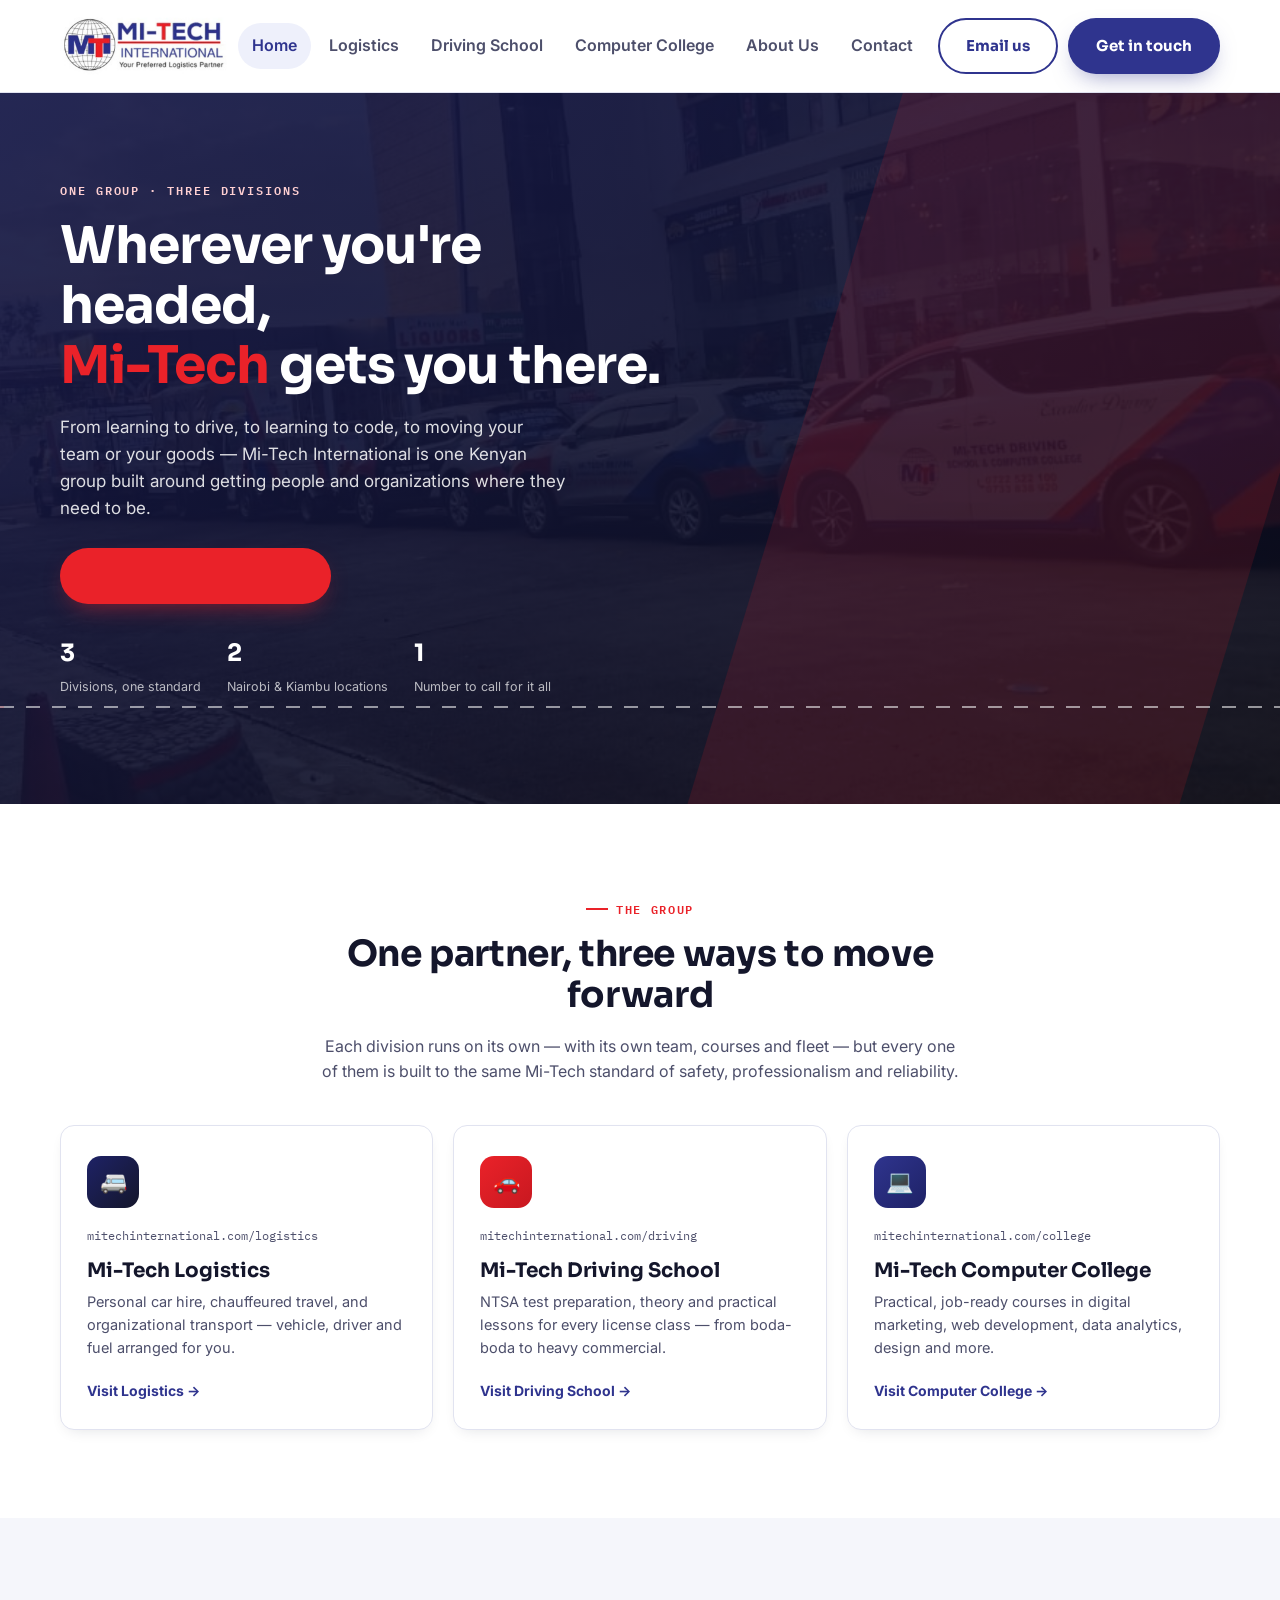
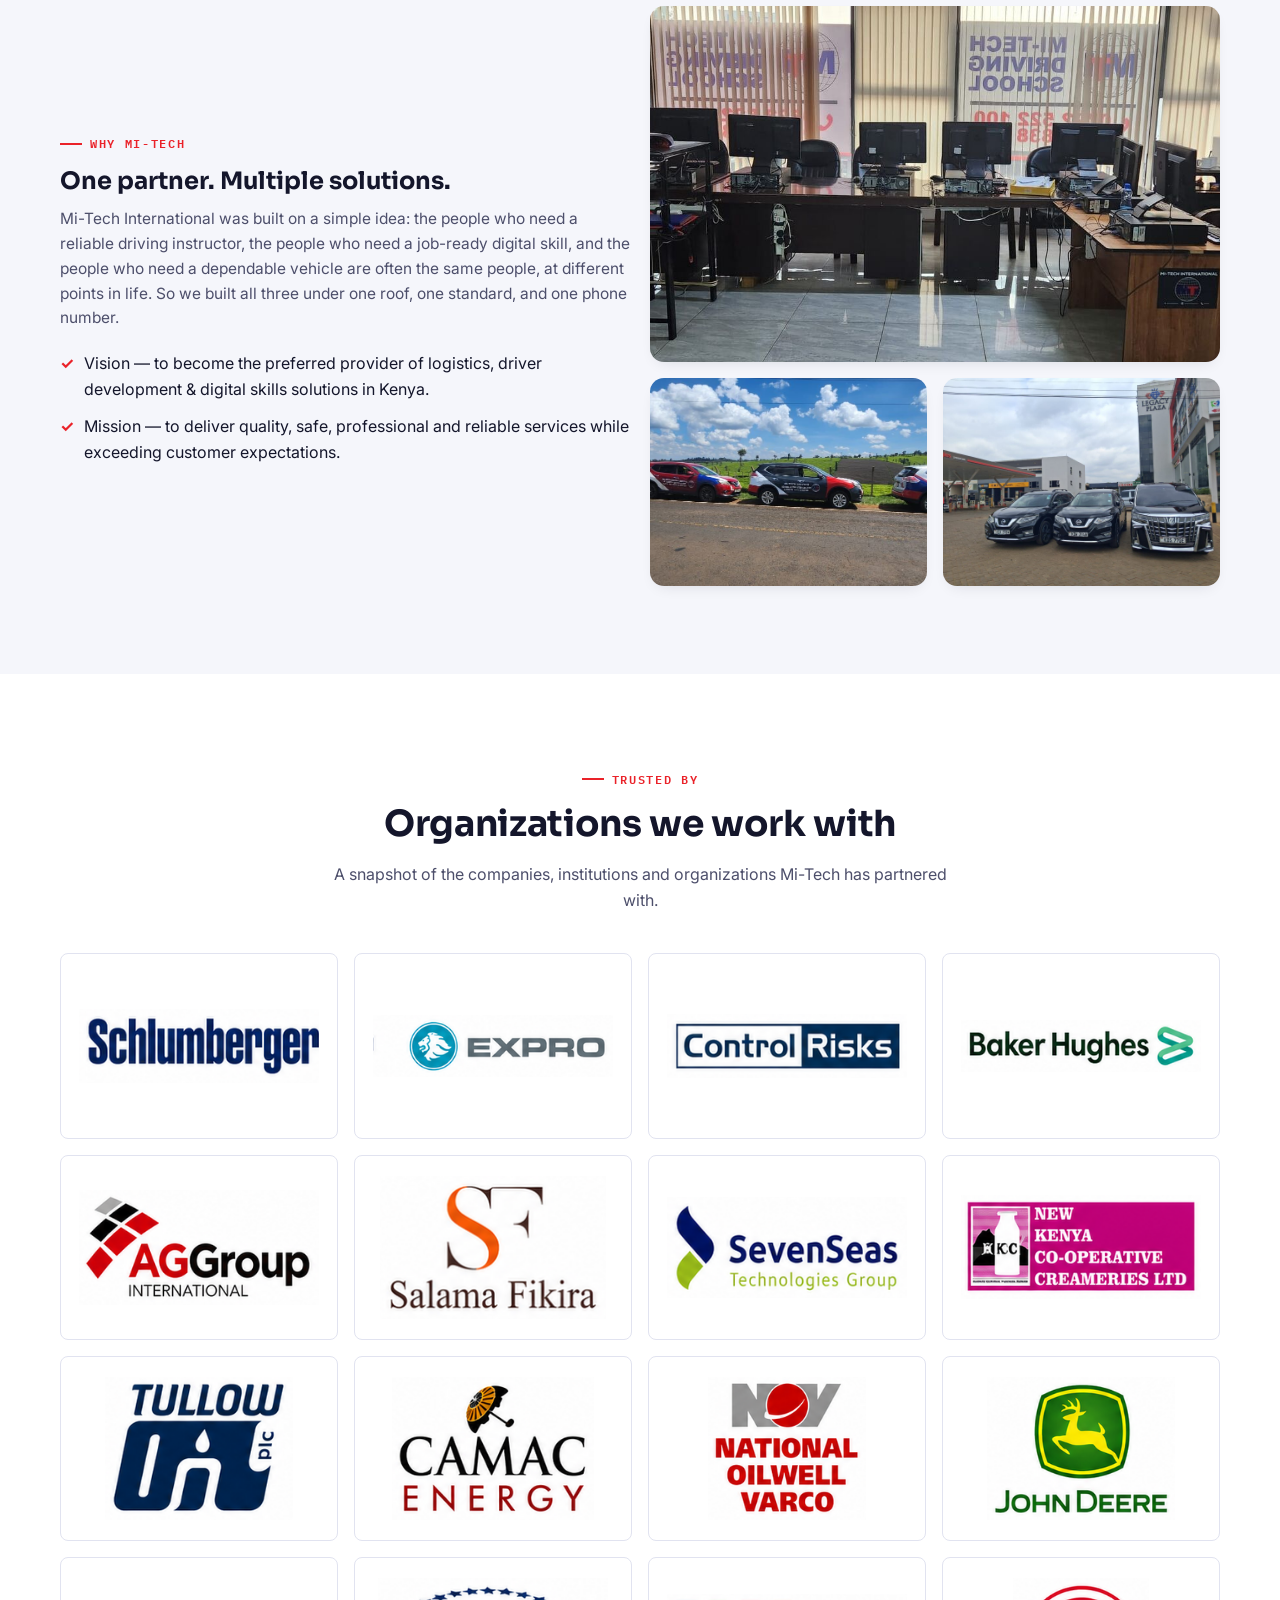
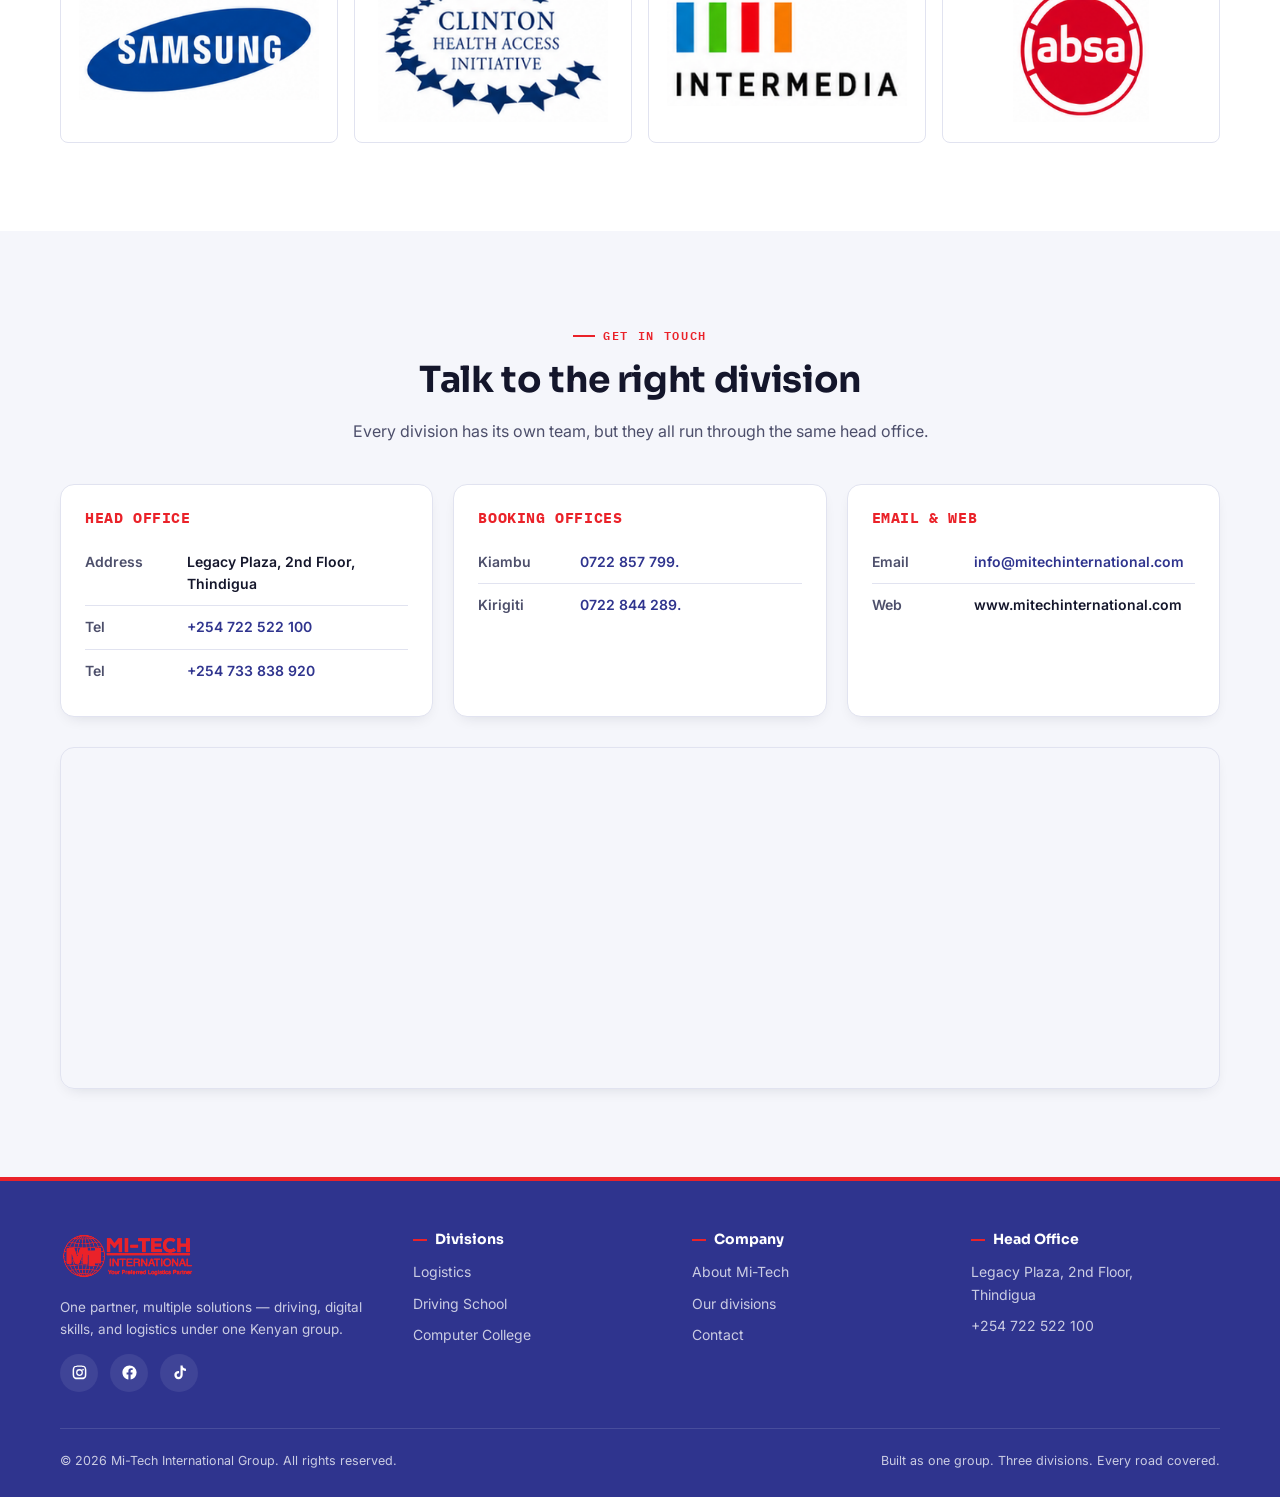
==== index.html @ aa8b5828 "initial commit" ====
<!doctype html>
<html lang="en">
<head>
<meta charset="UTF-8" />
<meta name="viewport" content="width=device-width, initial-scale=1.0" />
<title>Mi-Tech International | Driving School, Computer College &amp; Logistics</title>
<meta name="description" content="Mi-Tech International Group — one brand, three divisions: Mi-Tech Driving School, Mi-Tech Computer College, and Mi-Tech Logistics." />
<link rel="preconnect" href="https://fonts.googleapis.com">
<link rel="preconnect" href="https://fonts.gstatic.com" crossorigin>
<link href="https://fonts.googleapis.com/css2?family=Sora:wght@400;600;700;800&family=Inter:wght@400;500;600;700&family=IBM+Plex+Mono:wght@500;700&display=swap" rel="stylesheet">
<link rel="stylesheet" href="assets/css/style.css" />
</head>
<body>

<header class="site-header">
  <nav class="nav">
    <a href="index.html" class="brand">
      <img class="logo-img" src="assets/images/logo-international.png" alt="Mi-Tech International" />
    </a>
    <div class="nav-links">
      <a href="index.html" class="active">Home</a>
      <a href="logistics/index.html">Logistics</a>
      <a href="driving/index.html">Driving School</a>
      <a href="college/index.html">Computer College</a>
      <a href="#about">About Us</a>
      <a href="#contact">Contact</a>
    </div>
    <div class="nav-cta-group">
      <a href="mailto:info@mitechinternational.com" class="btn btn-outline">Email us</a>
      <a href="#contact" class="btn btn-navy">Get in touch</a>
    </div>
    <button class="nav-toggle" aria-label="Toggle menu" aria-expanded="false">
      <span></span><span></span><span></span>
    </button>
  </nav>
  <div class="mobile-panel">
    <a href="index.html" class="active">Home</a>
    <a href="logistics/index.html">Logistics</a>
    <a href="driving/index.html">Driving School</a>
    <a href="college/index.html">Computer College</a>
    <a href="#about">About Us</a>
    <a href="#contact">Contact</a>
    <a href="mailto:info@mitechinternational.com" class="btn btn-outline btn-block">Email us</a>
    <a href="#contact" class="btn btn-navy btn-block">Get in touch</a>
  </div>
</header>

<section class="hero">
  <div class="hero-bg" aria-hidden="true" data-hero-bg data-interval="5000">
    <div class="hero-bg-slide active"><img src="assets/images/driving-new-06.jpg" alt="" loading="eager" /></div>
    <div class="hero-bg-slide"><img src="assets/images/logistics-new-06.jpg" alt="" /></div>
    <div class="hero-bg-slide"><img src="assets/images/driving-new-01.jpg" alt="" /></div>
    <div class="hero-bg-slide"><img src="assets/images/logistics-new-03.jpg" alt="" /></div>
    <div class="hero-bg-slide"><img src="assets/images/college-new-03.jpg" alt="" /></div>
  </div>
  <div class="hero-overlay"></div>
  <div class="wrap hero-grid">
    <div>
      <span class="hero-eyebrow">One Group · Three Divisions</span>
      <h1>Wherever you're headed,<br><em>Mi-Tech</em> gets you there.</h1>
      <p class="lead">From learning to drive, to learning to code, to moving your team or your goods — Mi-Tech International is one Kenyan group built around getting people and organizations where they need to be.</p>
      <div class="hero-actions">
        <a href="driving/index.html" id="heroRotateCta" class="btn btn-primary rotate-cta theme-driving">
          <span class="rotate-cta-inner" id="heroRotateCtaInner">
            <span class="rotate-cta-icon">🚗</span>Explore Driving School
          </span>
        </a>
      </div>
      <div class="hero-stats">
        <div><strong>3</strong><span>Divisions, one standard</span></div>
        <div><strong>2</strong><span>Nairobi &amp; Kiambu locations</span></div>
        <div><strong>1</strong><span>Number to call for it all</span></div>
      </div>
    </div>
  </div>
  <div class="route-line"><span class="route-dot"></span></div>
</section>

<section class="section" id="divisions">
  <div class="wrap">
    <div class="section-head center">
      <span class="eyebrow">The Group</span>
      <h2>One partner, three ways to move forward</h2>
      <p>Each division runs on its own — with its own team, courses and fleet — but every one of them is built to the same Mi-Tech standard of safety, professionalism and reliability.</p>
    </div>
    <div class="grid grid-3">
       <a href="logistics/index.html" class="division-card">
        <div class="icon" style="background:linear-gradient(135deg,#1e2266,#14162b);">🚐</div>
        <span class="sub">mitechinternational.com/logistics</span>
        <h3>Mi-Tech Logistics</h3>
        <p>Personal car hire, chauffeured travel, and organizational transport — vehicle, driver and fuel arranged for you.</p>
        <span class="go">Visit Logistics →</span>
      </a>

      <a href="driving/index.html" class="division-card">
        <div class="icon" style="background:linear-gradient(135deg,var(--red),var(--red-deep));">🚗</div>
        <span class="sub">mitechinternational.com/driving</span>
        <h3>Mi-Tech Driving School</h3>
        <p>NTSA test preparation, theory and practical lessons for every license class — from boda-boda to heavy commercial.</p>
        <span class="go">Visit Driving School →</span>
      </a>

      <a href="college/index.html" class="division-card">
        <div class="icon" style="background:linear-gradient(135deg,var(--navy),var(--navy-deep));">💻</div>
        <span class="sub">mitechinternational.com/college</span>
        <h3>Mi-Tech Computer College</h3>
        <p>Practical, job-ready courses in digital marketing, web development, data analytics, design and more.</p>
        <span class="go">Visit Computer College →</span>
      </a>

  </div>
  </div>
</section>

<section class="section on-mist" id="about">
  <div class="wrap grid grid-2" style="align-items:center;">
    <div>
      <span class="eyebrow">Why Mi-Tech</span>
      <h2>One partner. Multiple solutions.</h2>
      <p style="color:var(--ink-soft); font-size:15.5px;">Mi-Tech International was built on a simple idea: the people who need a reliable driving instructor, the people who need a job-ready digital skill, and the people who need a dependable vehicle are often the same people, at different points in life. So we built all three under one roof, one standard, and one phone number.</p>
      <ul style="display:grid; gap:12px; margin-top:20px;">
        <li style="display:flex; gap:10px; align-items:flex-start;"><strong style="color:var(--red);">✓</strong><span>Vision — to become the preferred provider of logistics, driver development &amp; digital skills solutions in Kenya.</span></li>
        <li style="display:flex; gap:10px; align-items:flex-start;"><strong style="color:var(--red);">✓</strong><span>Mission — to deliver quality, safe, professional and reliable services while exceeding customer expectations.</span></li>
      </ul>
    </div>
    <div class="grid" style="gap:16px;">
      <img src="assets/images/college-new-01.jpg" alt="Computer lab at Mi-Tech Computer College" style="border-radius:14px; box-shadow:var(--shadow-sm); width:100%; aspect-ratio:16/10; object-fit:cover;" />
      <div class="grid grid-2" style="gap:16px;">
        <img src="assets/images/driving-new-04.jpg" alt="Mi-Tech Driving School vehicles parked beside tea fields" style="border-radius:14px; box-shadow:var(--shadow-sm); width:100%; aspect-ratio:4/3; object-fit:cover;" />
        <img src="assets/images/logistics-new-02.jpg" alt="Mi-Tech Logistics vehicles outside Legacy Plaza" style="border-radius:14px; box-shadow:var(--shadow-sm); width:100%; aspect-ratio:4/3; object-fit:cover;" />
      </div>
    </div>
  </div>
</section>

<section class="section">
  <div class="wrap">
    <div class="section-head center">
      <span class="eyebrow">Trusted By</span>
      <h2>Organizations we work with</h2>
      <p>A snapshot of the companies, institutions and organizations Mi-Tech has partnered with.</p>
    </div>
    <div class="partner-strip">
      <div class="partner-card"><img src="assets/images/partners/schlumberger.png" alt="Schlumberger" loading="lazy" /></div>
      <div class="partner-card"><img src="assets/images/partners/expro.png" alt="Expro" loading="lazy" /></div>
      <div class="partner-card"><img src="assets/images/partners/control-risks.png" alt="Control Risks" loading="lazy" /></div>
      <div class="partner-card"><img src="assets/images/partners/baker-hughes.png" alt="Baker Hughes" loading="lazy" /></div>
      <div class="partner-card"><img src="assets/images/partners/ag-group.png" alt="AG Group International" loading="lazy" /></div>
      <div class="partner-card"><img src="assets/images/partners/salama-fikira.png" alt="Salama Fikira" loading="lazy" /></div>
      <div class="partner-card"><img src="assets/images/partners/seven-seas.png" alt="Seven Seas Technologies Group" loading="lazy" /></div>
      <div class="partner-card"><img src="assets/images/partners/new-kcc.png" alt="New Kenya Co-operative Creameries Ltd" loading="lazy" /></div>
      <div class="partner-card"><img src="assets/images/partners/tullow-oil.png" alt="Tullow Oil" loading="lazy" /></div>
      <div class="partner-card"><img src="assets/images/partners/camac-energy.png" alt="Camac Energy" loading="lazy" /></div>
      <div class="partner-card"><img src="assets/images/partners/nov.png" alt="National Oilwell Varco" loading="lazy" /></div>
      <div class="partner-card"><img src="assets/images/partners/john-deere.png" alt="John Deere" loading="lazy" /></div>
      <div class="partner-card"><img src="assets/images/partners/samsung.png" alt="Samsung" loading="lazy" /></div>
      <div class="partner-card"><img src="assets/images/partners/clinton-health.png" alt="Clinton Health Access Initiative" loading="lazy" /></div>
      <div class="partner-card"><img src="assets/images/partners/intermedia.png" alt="Intermedia" loading="lazy" /></div>
      <div class="partner-card"><img src="assets/images/partners/absa.png" alt="Absa" loading="lazy" /></div>
    </div>
  </div>
</section>

<section class="section on-mist" id="contact">
  <div class="wrap">
    <div class="section-head center">
      <span class="eyebrow">Get In Touch</span>
      <h2>Talk to the right division</h2>
      <p>Every division has its own team, but they all run through the same head office.</p>
    </div>
    <div class="grid grid-3">
      <div class="contact-card">
        <h3>Head Office</h3>
        <div class="contact-row"><span class="label">Address</span><span class="val">Legacy Plaza, 2nd Floor, Thindigua</span></div>
        <div class="contact-row"><span class="label">Tel</span><a class="val" href="tel:+254722522100">+254 722 522 100</a></div>
        <div class="contact-row"><span class="label">Tel</span><a class="val" href="tel:+254733838920">+254 733 838 920</a></div>
      </div>
      <div class="contact-card">
        <h3>Booking Offices</h3>
        <div class="contact-row"><span class="label">Kiambu</span><a class="val" href="tel:0722857799. ">0722 857 799. </a></div>
        <div class="contact-row"><span class="label">Kirigiti</span><a class="val" href="tel:0722844289. ">0722 844 289. </a></div>
      </div>
      <div class="contact-card">
        <h3>Email &amp; Web</h3>
        <div class="contact-row"><span class="label">Email</span><a class="val" href="mailto:logistics@mitechinternational.com">info@mitechinternational.com</a></div>
        <div class="contact-row"><span class="label">Web</span><span class="val">www.mitechinternational.com</span></div>
      </div>
    </div>
    <div class="map-embed">
      <iframe title="Mi-Tech International — Legacy Plaza, Thindigua" loading="lazy" referrerpolicy="no-referrer-when-downgrade" src="https://www.google.com/maps?q=-1.1993905,36.8351462(Mi-Tech+International,+Legacy+Plaza)&z=16&output=embed"></iframe>
    </div>
  </div>
</section>

<footer class="site-footer">
  <div class="wrap">
    <div class="footer-grid">
      <div>
        <div class="footer-brand"><img class="logo-img" src="assets/images/logo-international-footer-red.png" alt="Mi-Tech International" /></div>
        <p style="font-size:13.5px;">One partner, multiple solutions — driving, digital skills, and logistics under one Kenyan group.</p>
        <div class="social-row">
          <a href="https://www.instagram.com/mi_tech_driving_school/" target="_blank" rel="noopener" aria-label="Instagram"><svg viewBox="0 0 24 24" aria-hidden="true"><path d="M12 2.2c2.7 0 3.1 0 4.1.1 1 .1 1.7.2 2.3.5.6.2 1.1.6 1.6 1.1.5.5.8.9 1.1 1.6.2.6.4 1.3.5 2.3.1 1 .1 1.4.1 4.1s0 3.1-.1 4.1c-.1 1-.2 1.7-.5 2.3a4.6 4.6 0 0 1-1.1 1.6c-.5.5-.9.8-1.6 1.1-.6.2-1.3.4-2.3.5-1 .1-1.4.1-4.1.1s-3.1 0-4.1-.1c-1-.1-1.7-.2-2.3-.5a4.6 4.6 0 0 1-1.6-1.1 4.6 4.6 0 0 1-1.1-1.6c-.2-.6-.4-1.3-.5-2.3-.1-1-.1-1.4-.1-4.1s0-3.1.1-4.1c.1-1 .2-1.7.5-2.3.2-.6.6-1.1 1.1-1.6.5-.5.9-.8 1.6-1.1.6-.2 1.3-.4 2.3-.5 1-.1 1.4-.1 4.1-.1Zm0 1.8c-2.6 0-2.9 0-4 .1-.8.1-1.3.2-1.6.3-.4.2-.7.3-1 .6-.3.3-.5.6-.6 1-.1.3-.3.8-.3 1.6-.1 1.1-.1 1.4-.1 4s0 2.9.1 4c.1.8.2 1.3.3 1.6.2.4.3.7.6 1 .3.3.6.5 1 .6.3.1.8.3 1.6.3 1.1.1 1.4.1 4 .1s2.9 0 4-.1c.8-.1 1.3-.2 1.6-.3.4-.2.7-.3 1-.6.3-.3.5-.6.6-1 .1-.3.3-.8.3-1.6.1-1.1.1-1.4.1-4s0-2.9-.1-4c-.1-.8-.2-1.3-.3-1.6-.2-.4-.3-.7-.6-1a2.7 2.7 0 0 0-1-.6c-.3-.1-.8-.3-1.6-.3-1.1-.1-1.4-.1-4-.1Zm0 3.2a4.8 4.8 0 1 1 0 9.6 4.8 4.8 0 0 1 0-9.6Zm0 1.8a3 3 0 1 0 0 6 3 3 0 0 0 0-6Zm5-2.2a1.1 1.1 0 1 1 0 2.3 1.1 1.1 0 0 1 0-2.3Z"/></svg></a>
          <a href="https://www.facebook.com/mitechinternational/" target="_blank" rel="noopener" aria-label="Facebook"><svg viewBox="0 0 24 24" aria-hidden="true"><path d="M22 12.06C22 6.5 17.52 2 12 2S2 6.5 2 12.06c0 5 3.66 9.16 8.44 9.94v-7.03H7.9v-2.9h2.54V9.85c0-2.5 1.5-3.9 3.78-3.9 1.1 0 2.24.2 2.24.2v2.46h-1.26c-1.24 0-1.63.77-1.63 1.56v1.88h2.78l-.44 2.9h-2.34v7.03A10.06 10.06 0 0 0 22 12.06Z"/></svg></a>
          <a href="https://www.tiktok.com/@mi_tech.college" target="_blank" rel="noopener" aria-label="TikTok"><svg viewBox="0 0 24 24" aria-hidden="true"><path d="M16.5 2h-3.1v13.6a2.7 2.7 0 1 1-2.7-2.7c.24 0 .48.03.7.08V9.8a5.9 5.9 0 0 0-.7-.04A5.9 5.9 0 1 0 16.5 15.7V8.4a8 8 0 0 0 4.6 1.46V6.7c-2.2 0-4.1-1.2-4.6-3.1V2Z"/></svg></a>
        </div>
      </div>
      <div>
        <h4>Divisions</h4>
        <ul>
          <li><a href="logistics/index.html">Logistics</a></li>
          <li><a href="driving/index.html">Driving School</a></li>
          <li><a href="college/index.html">Computer College</a></li>
        </ul>
      </div>
      <div>
        <h4>Company</h4>
        <ul>
          <li><a href="#about">About Mi-Tech</a></li>
          <li><a href="#divisions">Our divisions</a></li>
          <li><a href="#contact">Contact</a></li>
        </ul>
      </div>
      <div>
        <h4>Head Office</h4>
        <ul>
          <li>Legacy Plaza, 2nd Floor,<br>Thindigua</li>
          <li><a href="tel:+254722522100">+254 722 522 100</a></li>
        </ul>
      </div>
    </div>
    <div class="footer-bottom">
      <span>© 2026 Mi-Tech International Group. All rights reserved.</span>
      <span>Built as one group. Three divisions. Every road covered.</span>
    </div>
  </div>
</footer>

<script src="assets/js/main.js"></script>
</body>
</html>
---- assets/css/style.css ----
/* =========================================================
   MI-TECH INTERNATIONAL — Shared Design System
   Signature idea: the "route line" — a dashed lane-marking
   that threads through hero, cards and steps. It reads as a
   road (Driving), a route (Logistics) and a learning path
   (Computer College) all at once.
   ========================================================= */

:root {
  /* --- Brand colors (client-specified) --- */
  --navy: #2f348e;
  --navy-deep: #1e2266;
  --red: #ea2229;
  --red-deep: #c81820;
  --white: #ffffff;

  /* --- Supporting neutrals --- */
  --ink: #14162b;
  --ink-soft: #4d4f6b;
  --mist: #f5f6fb;
  --mist-deep: #eceefa;
  --line: #e1e3f0;
  --navy-tint: #eef0fb;

  /* --- Type --- */
  --font-display: "Sora", "Segoe UI", sans-serif;
  --font-body: "Inter", "Segoe UI", sans-serif;
  --font-mono: "IBM Plex Mono", "Courier New", monospace;

  /* --- Layout --- */
  --maxw: 1200px;
  --radius: 14px;
  --radius-sm: 8px;
  --shadow: 0 12px 30px -12px rgba(20, 22, 43, 0.18);
  --shadow-sm: 0 6px 16px -8px rgba(20, 22, 43, 0.16);
}

/* ---------- Reset ---------- */
*, *::before, *::after { box-sizing: border-box; }
html { scroll-behavior: smooth; }
body {
  margin: 0;
  font-family: var(--font-body);
  color: var(--ink);
  background: var(--white);
  line-height: 1.6;
  -webkit-font-smoothing: antialiased;
}
img { max-width: 100%; display: block; }
ul { list-style: none; margin: 0; padding: 0; }
a { color: inherit; text-decoration: none; }
h1, h2, h3, h4 { font-family: var(--font-display); margin: 0 0 0.5em; line-height: 1.15; color: var(--ink); }
p { margin: 0 0 1em; }
table { border-collapse: collapse; width: 100%; }
button { font-family: inherit; }

@media (prefers-reduced-motion: reduce) {
  *, *::before, *::after { animation-duration: 0.001ms !important; transition-duration: 0.001ms !important; scroll-behavior: auto !important; }
}

:focus-visible {
  outline: 3px solid var(--red);
  outline-offset: 3px;
}

.wrap { max-width: var(--maxw); margin: 0 auto; padding: 0 20px; }

.eyebrow {
  display: inline-flex;
  align-items: center;
  gap: 8px;
  font-family: var(--font-mono);
  font-size: 12px;
  letter-spacing: 0.14em;
  text-transform: uppercase;
  color: var(--red);
  font-weight: 600;
  margin-bottom: 14px;
}
.eyebrow::before {
  content: "";
  width: 22px;
  height: 2px;
  background: var(--red);
  display: inline-block;
}

/* ---------- Buttons ---------- */
.btn {
  display: inline-flex;
  align-items: center;
  justify-content: center;
  gap: 8px;
  padding: 14px 26px;
  border-radius: 999px;
  font-weight: 700;
  font-size: 15px;
  font-family: var(--font-display);
  border: 2px solid transparent;
  cursor: pointer;
  transition: transform 0.15s ease, box-shadow 0.15s ease, background 0.15s ease, color 0.15s ease;
  white-space: nowrap;
}
.btn:hover { transform: translateY(-2px); }
.btn-primary { background: var(--red); color: var(--white); box-shadow: 0 10px 24px -10px rgba(234, 34, 41, 0.6); }
.btn-primary:hover { background: var(--red-deep); }
.btn-ghost { background: transparent; color: var(--white); border-color: rgba(255,255,255,0.55); }
.btn-ghost:hover { background: rgba(255,255,255,0.12); border-color: var(--white); }
.btn-navy { background: var(--navy); color: var(--white); box-shadow: 0 10px 24px -10px rgba(47, 52, 142, 0.55); }
.btn-navy:hover { background: var(--navy-deep); }
.btn-outline { background: transparent; color: var(--navy); border-color: var(--navy); }
.btn-outline:hover { background: var(--navy); color: var(--white); }
.btn-block { width: 100%; }

/* ---------- Header / Nav ---------- */
.site-header {
  position: sticky;
  top: 0;
  z-index: 100;
  background: var(--white);
  border-bottom: 1px solid var(--line);
}
.nav {
  display: flex;
  align-items: center;
  justify-content: space-between;
  padding: 14px 20px;
  max-width: var(--maxw);
  margin: 0 auto;
}
.brand {
  display: flex;
  align-items: center;
  gap: 10px;
  font-family: var(--font-display);
  font-weight: 800;
  font-size: 19px;
  color: var(--navy);
}
.brand .mark {
  width: 38px;
  height: 38px;
  border-radius: 10px;
  background: linear-gradient(135deg, var(--navy), var(--navy-deep));
  color: var(--white);
  display: flex;
  align-items: center;
  justify-content: center;
  font-size: 15px;
  font-weight: 800;
  flex-shrink: 0;
}
.brand small { display: block; font-family: var(--font-body); font-weight: 500; font-size: 10.5px; color: var(--ink-soft); letter-spacing: 0.02em; }
.brand .logo-img { height: 52px; width: auto; display: block; flex-shrink: 0; }
@media (min-width: 480px) {
  .brand .logo-img { height: 64px; }
}
.footer-brand .logo-img { height: 52px; width: auto; display: block; flex-shrink: 0; }

.nav-links {
  display: none;
  align-items: center;
  gap: 4px;
}
.nav-links a {
  padding: 10px 14px;
  border-radius: 999px;
  font-weight: 600;
  font-size: 16px;
  color: var(--ink-soft);
  transition: background 0.15s ease, color 0.15s ease;
}
.nav-links a:hover { background: var(--mist); color: var(--navy); }
.nav-links a.active { background: var(--navy-tint); color: var(--navy); }
.nav-cta { display: none; }
.nav-cta-group { display: none; align-items: center; gap: 10px; }
@media (min-width: 900px) {
  .nav-cta-group { display: flex; }
}

/* ---------- Rotating hero CTA — auto-swaps between divisions ---------- */
.rotate-cta {
  position: relative;
  overflow: hidden;
  min-width: 250px;
  transition: background 0.5s ease, box-shadow 0.5s ease;
}
.rotate-cta-inner {
  display: inline-flex;
  align-items: center;
  gap: 9px;
  transition: opacity 0.4s ease, transform 0.4s ease;
}
.rotate-cta-inner.swap-out { opacity: 0; transform: translateY(-10px); }
.rotate-cta-inner.swap-in { opacity: 0; transform: translateY(10px); }
.rotate-cta-icon { font-size: 17px; line-height: 1; margin-right: 9px; }
.rotate-cta.theme-driving { background: var(--red); box-shadow: 0 10px 24px -10px rgba(234, 34, 41, 0.6); }
.rotate-cta.theme-college { background: var(--navy); box-shadow: 0 10px 24px -10px rgba(47, 52, 142, 0.6); }
.rotate-cta.theme-logistics { background: var(--navy-deep); box-shadow: 0 10px 24px -10px rgba(30, 34, 102, 0.6); }

.nav-toggle {
  display: flex;
  flex-direction: column;
  gap: 5px;
  background: none;
  border: none;
  padding: 8px;
  cursor: pointer;
}
.nav-toggle span { width: 24px; height: 2.5px; background: var(--navy); border-radius: 2px; transition: transform 0.2s ease, opacity 0.2s ease; }
.nav-toggle[aria-expanded="true"] span:nth-child(1) { transform: translateY(7.5px) rotate(45deg); }
.nav-toggle[aria-expanded="true"] span:nth-child(2) { opacity: 0; }
.nav-toggle[aria-expanded="true"] span:nth-child(3) { transform: translateY(-7.5px) rotate(-45deg); }

.mobile-panel {
  display: none;
  flex-direction: column;
  padding: 8px 20px 20px;
  border-top: 1px solid var(--line);
  background: var(--white);
}
.mobile-panel.open { display: flex; }
.mobile-panel a {
  padding: 13px 4px;
  font-weight: 600;
  font-size: 16px;
  color: var(--ink);
  border-bottom: 1px solid var(--line);
}
.mobile-panel a.active { color: var(--navy); }
.mobile-panel .btn { margin-top: 14px; }

@media (min-width: 900px) {
  .nav-links { display: flex; }
  .nav-cta { display: inline-flex; }
  .nav-toggle { display: none; }
  .mobile-panel { display: none !important; }
}

/* ---------- Route line signature ---------- */
.route-line {
  position: relative;
  height: 2px;
  background-image: repeating-linear-gradient(90deg, currentColor 0 14px, transparent 14px 26px);
  color: rgba(255,255,255,0.55);
  overflow: hidden;
}
.route-line.on-light { color: var(--line); }
.route-dot {
  position: absolute;
  top: 50%;
  left: -10px;
  width: 9px;
  height: 9px;
  border-radius: 50%;
  background: var(--red);
  transform: translateY(-50%);
  box-shadow: 0 0 0 5px rgba(234,34,41,0.18);
  animation: travel 5s linear infinite;
}
@keyframes travel {
  0% { left: -2%; }
  100% { left: 100%; }
}

/* ---------- Hero ---------- */
.hero {
  position: relative;
  background: linear-gradient(150deg, var(--navy) 0%, var(--navy-deep) 62%, var(--ink) 100%);
  color: var(--white);
  overflow: hidden;
  padding: 56px 0 64px;
  min-height: 460px;
}
.hero::after {
  content: "";
  position: absolute;
  right: -12%;
  top: -18%;
  width: 62%;
  height: 140%;
  background: var(--red);
  clip-path: polygon(38% 0, 100% 0, 62% 100%, 0% 100%);
  opacity: 0.14;
  z-index: 2;
}
/* Full-bleed rotating background slideshow (home hero) — a set of slides
   crossfade behind the text with a slow "Ken Burns" drift, and a navy
   gradient overlay keeps the wording readable over any photo. */
.hero-bg { position: absolute; inset: 0; z-index: 0; overflow: hidden; }
.hero-bg-slide {
  position: absolute;
  inset: 0;
  opacity: 0;
  transition: opacity 1.8s ease-in-out;
}
.hero-bg-slide.active { opacity: 1; }
.hero-bg-slide img {
  width: 100%;
  height: 100%;
  object-fit: cover;
  display: block;
  transform: scale(1.02);
  animation: heroKenBurns 11s ease-in-out infinite alternate;
}
@keyframes heroKenBurns {
  from { transform: scale(1.0); }
  to { transform: scale(1.09); }
}
.hero-overlay {
  position: absolute;
  inset: 0;
  z-index: 1;
  background: linear-gradient(150deg, rgba(22,25,74,0.93) 0%, rgba(16,18,46,0.91) 55%, rgba(9,10,22,0.86) 100%);
}
@media (prefers-reduced-motion: reduce) {
  .hero-bg-slide img { animation: none; }
  .hero-bg-slide { transition: none; }
}
.hero-grid {
  position: relative;
  z-index: 3;
  display: grid;
  gap: 34px;
  align-items: center;
}
.hero-eyebrow {
  font-family: var(--font-mono);
  font-size: 12px;
  letter-spacing: 0.16em;
  text-transform: uppercase;
  color: #ffd0d2;
  font-weight: 600;
  margin-bottom: 16px;
  display: inline-block;
}
.hero h1 {
  color: var(--white);
  font-size: clamp(32px, 6vw, 52px);
  letter-spacing: -0.02em;
  margin-bottom: 18px;
}
.hero h1 em { color: #ea2229; font-style: normal; }
.hero p.lead {
  color: rgba(255,255,255,0.86);
  font-size: 17px;
  max-width: 46ch;
  margin-bottom: 26px;
}
.hero-actions { display: flex; align-items: center; gap: 12px; flex-wrap: wrap; margin-bottom: 30px; }
.hero-stats { display: flex; gap: 26px; flex-wrap: wrap; }
.hero-stats div strong { display: block; font-family: var(--font-display); font-size: 24px; color: var(--white); }
.hero-stats div span { font-size: 12.5px; color: rgba(255,255,255,0.7); }
.hero-media {
  position: relative;
  border-radius: var(--radius);
  overflow: hidden;
  box-shadow: 0 30px 60px -20px rgba(0,0,0,0.5);
  aspect-ratio: 4/3;
}
.hero-media img { width: 100%; height: 100%; object-fit: cover; }
.hero .route-line { position: relative; z-index: 3; margin-top: 8px; }

@media (min-width: 900px) {
  .hero { padding: 84px 0 96px; }
  .hero-grid { grid-template-columns: 1.1fr 0.9fr; gap: 50px; }
}
/* Home hero has no side media column — let the text sit full-width over
   the background slideshow instead of leaving an empty second column. */
.hero-bg ~ .hero-grid { grid-template-columns: 1fr; }
.hero-bg ~ .hero-grid > div { max-width: 640px; }

/* ---------- Sections ---------- */
.section { padding: 60px 0; }
.section-head { max-width: 640px; margin-bottom: 40px; }
.section-head h2 { font-size: clamp(26px, 4vw, 36px); letter-spacing: -0.01em; }
.section-head p { color: var(--ink-soft); font-size: 16px; }
.section.on-mist { background: var(--mist); }
.section.on-navy { background: var(--navy); color: var(--white); }
.section.on-navy h2, .section.on-navy h3 { color: var(--white); }
.section.on-navy p { color: rgba(255,255,255,0.82); }
.center { text-align: center; margin-left: auto; margin-right: auto; }

@media (min-width: 900px) {
  .section { padding: 88px 0; }
}

/* ---------- Grids ---------- */
.grid { display: grid; gap: 20px; }
.grid-2 { grid-template-columns: 1fr; }
.grid-3 { grid-template-columns: 1fr; }
.grid-4 { grid-template-columns: repeat(2, 1fr); }
@media (min-width: 640px) {
  .grid-2 { grid-template-columns: 1fr 1fr; }
  .grid-4 { grid-template-columns: repeat(2, 1fr); }
}
@media (min-width: 900px) {
  .grid-3 { grid-template-columns: repeat(3, 1fr); }
  .grid-4 { grid-template-columns: repeat(4, 1fr); }
}

/* ---------- Division hub cards ---------- */
.division-card {
  position: relative;
  background: var(--white);
  border: 1px solid var(--line);
  border-radius: var(--radius);
  padding: 30px 26px 26px;
  box-shadow: var(--shadow-sm);
  transition: transform 0.2s ease, box-shadow 0.2s ease;
}
.division-card:hover { transform: translateY(-6px); box-shadow: var(--shadow); }
.division-card .icon {
  width: 52px; height: 52px;
  border-radius: 14px;
  display: flex; align-items: center; justify-content: center;
  font-size: 22px; margin-bottom: 18px; color: var(--white);
}
.division-card h3 { font-size: 20px; margin-bottom: 8px; }
.division-card .sub { font-family: var(--font-mono); font-size: 12px; color: var(--ink-soft); margin-bottom: 14px; display: block; }
.division-card p { color: var(--ink-soft); font-size: 14.5px; margin-bottom: 18px; }
.division-card .go { font-weight: 700; font-size: 14px; color: var(--navy); display: inline-flex; align-items: center; gap: 6px; }
.division-card:hover .go { color: var(--red); }

/* ---------- Feature / why-choose cards ---------- */
.feature-card {
  background: var(--white);
  border: 1px solid var(--line);
  border-radius: var(--radius-sm);
  padding: 22px;
}
.feature-card .num { font-family: var(--font-mono); font-size: 12px; color: var(--red); font-weight: 700; margin-bottom: 10px; display: block; }
.feature-card h3 { font-size: 16.5px; margin-bottom: 8px; }
.feature-card p { color: var(--ink-soft); font-size: 14px; margin: 0; }

/* ---------- Course cards (Moringa-style: track grouping + logistics on card) ---------- */
.course-card {
  background: var(--white);
  border: 1px solid var(--line);
  border-radius: var(--radius);
  padding: 22px;
  display: flex;
  flex-direction: column;
  height: 100%;
  cursor: pointer;
  transition: border-color 0.15s ease, transform 0.15s ease, box-shadow 0.15s ease;
}
.course-card:hover { border-color: var(--navy); transform: translateY(-3px); box-shadow: var(--shadow-sm); }
.card-register-hint {
  margin-top: 10px;
  font-size: 12px;
  font-weight: 700;
  color: var(--red);
}
.course-card .track {
  align-self: flex-start;
  font-family: var(--font-mono);
  font-size: 10.5px;
  letter-spacing: 0.06em;
  text-transform: uppercase;
  padding: 5px 10px;
  border-radius: 999px;
  background: var(--navy-tint);
  color: var(--navy);
  font-weight: 700;
  margin-bottom: 14px;
}
.course-card h3 { font-size: 17px; margin-bottom: 6px; }
.course-card .meta { display: flex; gap: 14px; font-size: 12.5px; color: var(--ink-soft); margin-bottom: 14px; font-family: var(--font-mono); }
.course-card .meta span { display: flex; align-items: center; gap: 5px; }
.course-card .price { margin-top: auto; padding-top: 14px; border-top: 1px dashed var(--line); display: flex; align-items: baseline; justify-content: space-between; }
.course-card .price strong { font-family: var(--font-display); font-size: 20px; color: var(--navy); }
.course-card .price span { font-size: 11.5px; color: var(--ink-soft); }

.course-details-toggle {
  margin-top: 14px;
  background: none;
  border: none;
  padding: 0;
  font-family: var(--font-body);
  font-size: 13px;
  font-weight: 700;
  color: var(--navy);
  cursor: pointer;
  display: inline-flex;
  align-items: center;
  gap: 5px;
  align-self: flex-start;
}
.course-details-toggle:hover { color: var(--red); }
.course-details-toggle .chev { display: inline-block; transition: transform 0.2s ease; font-size: 10px; }
.course-details-toggle[aria-expanded="true"] .chev { transform: rotate(180deg); }
.course-desc {
  max-height: 0;
  overflow: hidden;
  opacity: 0;
  transition: max-height 0.35s ease, opacity 0.3s ease, margin-top 0.35s ease;
}
.course-desc.open {
  max-height: 260px;
  opacity: 1;
  margin-top: 12px;
}
.course-desc p { font-size: 13px; color: var(--ink-soft); margin: 0 0 8px; line-height: 1.55; }
.course-desc p:last-child { margin-bottom: 0; }
.course-desc p strong { color: var(--ink); }

.course-search {
  position: relative;
  max-width: 460px;
  margin: 0 auto 24px;
}
.course-search-icon {
  position: absolute;
  left: 16px;
  top: 50%;
  transform: translateY(-50%);
  font-size: 15px;
  opacity: 0.6;
  pointer-events: none;
}
.course-search input {
  width: 100%;
  padding: 13px 16px 13px 42px;
  border-radius: 999px;
  border: 1.5px solid var(--line);
  font-family: var(--font-body);
  font-size: 14.5px;
  color: var(--ink);
  background: var(--white);
  transition: border-color 0.15s ease, box-shadow 0.15s ease;
}
.course-search input:focus {
  outline: none;
  border-color: var(--navy);
  box-shadow: 0 0 0 3px var(--navy-tint);
}

.course-count { text-align: center; font-size: 13px; color: var(--ink-soft); margin: -10px 0 24px; }
.course-no-results { text-align: center; color: var(--ink-soft); font-size: 14.5px; padding: 30px 20px; }
.course-load-more-wrap { display: flex; justify-content: center; margin-top: 34px; }

.track-filter { display: flex; gap: 8px; flex-wrap: wrap; margin-bottom: 22px; }
.track-filter button {
  border: 1.5px solid var(--line);
  background: var(--white);
  padding: 9px 16px;
  border-radius: 999px;
  font-weight: 600;
  font-size: 13.5px;
  cursor: pointer;
  color: var(--ink-soft);
  transition: all 0.15s ease;
}
.track-filter button.active, .track-filter button:hover { background: var(--navy); color: var(--white); border-color: var(--navy); }

/* ---------- Tables (driving license classes, NTSA charges) ---------- */
.table-wrap { overflow-x: auto; border-radius: var(--radius); border: 1px solid var(--line); box-shadow: var(--shadow-sm); }
.data-table { min-width: 640px; background: var(--white); }
.data-table thead th {
  background: var(--navy);
  color: var(--white);
  text-align: left;
  padding: 14px 18px;
  font-family: var(--font-display);
  font-size: 13.5px;
  letter-spacing: 0.01em;
}
.data-table tbody td {
  padding: 14px 18px;
  border-bottom: 1px solid var(--line);
  font-size: 14px;
  color: var(--ink-soft);
}
.data-table tbody tr:last-child td { border-bottom: none; }
.data-table tbody tr:nth-child(even) { background: var(--mist); }
.data-table td.price { font-family: var(--font-mono); font-weight: 700; color: var(--navy); white-space: nowrap; }
.data-table td.class-name { font-weight: 700; color: var(--ink); }
.reg-row { cursor: pointer; transition: background 0.15s ease; }
.reg-row:hover { background: var(--navy-tint) !important; }
.reg-cell { font-size: 12.5px; font-weight: 700; color: var(--navy); white-space: nowrap; }

/* ---------- Steps (journey pattern) ---------- */
.steps { position: relative; }
.step {
  position: relative;
  display: grid;
  grid-template-columns: 44px 1fr;
  gap: 16px;
  padding-bottom: 30px;
}
.step:last-child { padding-bottom: 0; }
.step::before {
  content: "";
  position: absolute;
  left: 21px;
  top: 44px;
  bottom: 0;
  width: 2px;
  background-image: repeating-linear-gradient(180deg, var(--line) 0 8px, transparent 8px 15px);
}
.step:last-child::before { display: none; }
.step .dot {
  width: 44px; height: 44px;
  border-radius: 50%;
  background: var(--navy);
  color: var(--white);
  display: flex; align-items: center; justify-content: center;
  font-family: var(--font-display); font-weight: 800; font-size: 15px;
  flex-shrink: 0;
  z-index: 1;
}
.step h3 { font-size: 16.5px; margin-bottom: 4px; }
.step p { color: var(--ink-soft); font-size: 14px; margin: 0; }

/* ---------- Testimonials ---------- */
.testimonial-card {
  background: var(--white);
  border: 1px solid var(--line);
  border-radius: var(--radius);
  padding: 24px;
  box-shadow: var(--shadow-sm);
}
.testimonial-card .stars { color: var(--red); font-size: 14px; margin-bottom: 12px; letter-spacing: 2px; }
.testimonial-card p.quote { font-size: 15px; color: var(--ink); margin-bottom: 18px; font-style: italic; }
.testimonial-person { display: flex; align-items: center; gap: 12px; }
.avatar-placeholder {
  width: 46px; height: 46px;
  border-radius: 50%;
  background: var(--navy-tint);
  border: 1.5px dashed var(--navy);
  display: flex; align-items: center; justify-content: center;
  color: var(--navy);
  font-size: 17px;
  flex-shrink: 0;
}
.testimonial-person strong { display: block; font-size: 14px; }
.testimonial-person span { font-size: 12.5px; color: var(--ink-soft); }
.avatar-photo {
  width: 46px; height: 46px;
  border-radius: 50%;
  object-fit: cover;
  border: 1.5px solid var(--line);
  flex-shrink: 0;
}

/* ---------- Partner logo strip ---------- */
.partner-strip { display: grid; grid-template-columns: repeat(2, 1fr); gap: 16px; }
@media (min-width: 640px) { .partner-strip { grid-template-columns: repeat(3, 1fr); } }
@media (min-width: 900px) { .partner-strip { grid-template-columns: repeat(4, 1fr); } }
.partner-slot {
  aspect-ratio: 3/2;
  border: 1.5px dashed var(--line);
  border-radius: var(--radius-sm);
  display: flex;
  align-items: center;
  justify-content: center;
  color: var(--ink-soft);
  font-size: 11px;
  font-family: var(--font-mono);
  text-align: center;
  padding: 8px;
  background: var(--mist);
}
.partner-card {
  aspect-ratio: 3/2;
  background: var(--white);
  border: 1px solid var(--line);
  border-radius: var(--radius-sm);
  display: flex;
  align-items: center;
  justify-content: center;
  padding: 20px 18px;
  transition: transform 0.15s ease, box-shadow 0.15s ease, border-color 0.15s ease;
}
.partner-card:hover { transform: translateY(-3px); box-shadow: var(--shadow-sm); border-color: var(--navy-tint); }
.partner-card img { max-width: 100%; max-height: 100%; object-fit: contain; }

/* ---------- Service cards (logistics) ---------- */
.service-card {
  background: var(--white);
  border: 1px solid var(--line);
  border-radius: var(--radius);
  padding: 24px;
  height: 100%;
}
.service-card .icon {
  width: 46px; height: 46px;
  border-radius: 12px;
  background: var(--navy-tint);
  color: var(--navy);
  display: flex; align-items: center; justify-content: center;
  font-size: 20px;
  margin-bottom: 16px;
}
.service-card h3 { font-size: 16.5px; margin-bottom: 8px; }
.service-card ul { margin-top: 10px; }
.service-card ul li { font-size: 13.5px; color: var(--ink-soft); padding: 5px 0 5px 18px; position: relative; }
.service-card ul li::before { content: "—"; position: absolute; left: 0; color: var(--red); }

/* ---------- Segment tabs (personal vs organizational hire) ---------- */
.segment-tabs { display: flex; gap: 10px; margin-bottom: 34px; flex-wrap: wrap; }
.segment-tab {
  flex: 1 1 200px;
  border: 2px solid var(--line);
  border-radius: var(--radius-sm);
  background: var(--white);
  padding: 16px 18px;
  text-align: left;
  cursor: pointer;
  transition: border-color 0.15s ease, background 0.15s ease;
}
.segment-tab strong { display: block; font-family: var(--font-display); font-size: 15px; color: var(--ink); margin-bottom: 3px; }
.segment-tab span { font-size: 12.5px; color: var(--ink-soft); }
.segment-tab.active { border-color: var(--navy); background: var(--navy-tint); }
.segment-panel { display: none; }
.segment-panel.active { display: block; }

.fleet-card {
  background: var(--white);
  border: 1px solid var(--line);
  border-radius: var(--radius);
  padding: 20px;
  text-align: center;
}
.fleet-card .seats { font-family: var(--font-display); font-size: 28px; color: var(--navy); font-weight: 800; }
.fleet-card .seats span { font-size: 13px; font-weight: 500; color: var(--ink-soft); display: block; }
.fleet-card h4 { font-size: 14.5px; margin: 10px 0 4px; }
.fleet-card p { font-size: 12.5px; color: var(--ink-soft); margin: 0; }

/* ---------- Trust badges ---------- */
.trust-row { display: flex; flex-wrap: wrap; gap: 10px; }
.trust-badge {
  display: inline-flex;
  align-items: center;
  gap: 8px;
  background: var(--navy-tint);
  color: var(--navy);
  padding: 9px 15px;
  border-radius: 999px;
  font-size: 13px;
  font-weight: 700;
}

/* ---------- Contact / location ---------- */
.contact-card {
  background: var(--white);
  border: 1px solid var(--line);
  border-radius: var(--radius);
  padding: 24px;
  box-shadow: var(--shadow-sm);
}
.contact-card h3 { font-size: 15px; text-transform: uppercase; letter-spacing: 0.04em; font-family: var(--font-mono); color: var(--red); margin-bottom: 14px; }
.contact-row { display: flex; gap: 12px; padding: 10px 0; border-bottom: 1px solid var(--line); font-size: 14px; }
.contact-row:last-child { border-bottom: none; }
.contact-row .label { color: var(--ink-soft); min-width: 90px; font-weight: 600; }
.contact-row .val { font-weight: 600; }
.contact-row a.val { color: var(--navy); }

/* ---------- CTA band ---------- */
.cta-band {
  background: linear-gradient(120deg, var(--navy), var(--navy-deep));
  color: var(--white);
  border-radius: var(--radius);
  padding: 40px 28px;
  text-align: center;
  position: relative;
  overflow: hidden;
}
.cta-band::after {
  content: "";
  position: absolute; inset: 0;
  background: repeating-linear-gradient(90deg, rgba(255,255,255,0.06) 0 14px, transparent 14px 26px);
  opacity: 0.5;
}
.cta-band > * { position: relative; z-index: 1; }
.cta-band h2 { color: var(--white); margin-bottom: 10px; }
.cta-band p { color: rgba(255,255,255,0.85); margin-bottom: 24px; }
.cta-band .hero-actions { justify-content: center; }

/* ---------- Footer ---------- */
.site-footer { background: var(--navy); color: rgba(255,255,255,0.75); padding: 50px 0 26px; border-top: 4px solid var(--red); }
.footer-grid { display: grid; gap: 30px; margin-bottom: 36px; }
.footer-brand { display: flex; align-items: center; gap: 10px; margin-bottom: 14px; }
.footer-brand span { font-family: var(--font-display); font-weight: 800; color: var(--white); font-size: 18px; }
.site-footer h4 { color: var(--white); font-size: 14px; margin-bottom: 14px; font-family: var(--font-display); }
.site-footer h4::before { content: ""; display: inline-block; width: 14px; height: 2px; background: var(--red); margin-right: 8px; vertical-align: middle; }
.site-footer ul li { margin-bottom: 9px; font-size: 14px; }
.site-footer a:hover { color: var(--red); }
.link-btn {
  background: none;
  border: none;
  padding: 0;
  margin: 0;
  color: inherit;
  font: inherit;
  cursor: pointer;
  text-align: left;
}
.link-btn:hover { color: var(--red); }
.footer-bottom { border-top: 1px solid rgba(255,255,255,0.12); padding-top: 22px; display: flex; flex-direction: column; gap: 12px; font-size: 12.5px; }
.social-row { display: flex; gap: 12px; }
.social-row a {
  width: 38px; height: 38px; border-radius: 50%;
  background: rgba(255,255,255,0.08);
  display: flex; align-items: center; justify-content: center;
  transition: background 0.15s ease, transform 0.15s ease;
}
.social-row a svg { width: 17px; height: 17px; fill: var(--white); }
.social-row a:hover { background: var(--red); transform: translateY(-2px); }

@media (min-width: 700px) {
  .footer-grid { grid-template-columns: 1.3fr 1fr 1fr 1fr; }
  .footer-bottom { flex-direction: row; align-items: center; justify-content: space-between; }
}

/* ---------- Map embed ---------- */
.map-embed {
  border-radius: var(--radius);
  overflow: hidden;
  border: 1px solid var(--line);
  box-shadow: var(--shadow-sm);
  margin-top: 30px;
}
.map-embed iframe { width: 100%; height: 340px; border: 0; display: block; }

/* ---------- Registration modal ---------- */
.reg-modal-overlay {
  display: none;
  position: fixed;
  inset: 0;
  background: rgba(13, 15, 30, 0.6);
  z-index: 200;
  align-items: center;
  justify-content: center;
  padding: 20px;
}
.reg-modal-overlay.open { display: flex; }
.reg-modal {
  background: var(--white);
  border-radius: var(--radius);
  padding: 32px 26px;
  width: 100%;
  max-width: 420px;
  max-height: 90vh;
  overflow-y: auto;
  position: relative;
  box-shadow: 0 30px 60px -20px rgba(0,0,0,0.4);
  animation: regModalIn 0.25s ease;
}
@keyframes regModalIn {
  from { opacity: 0; transform: translateY(14px) scale(0.98); }
  to { opacity: 1; transform: translateY(0) scale(1); }
}
.reg-modal h3 { font-size: 21px; margin-bottom: 6px; padding-right: 24px; }
.reg-modal-sub { font-size: 13.5px; color: var(--ink-soft); margin-bottom: 22px; }
.reg-modal-close {
  position: absolute;
  top: 16px; right: 16px;
  width: 32px; height: 32px;
  border-radius: 50%;
  border: none;
  background: var(--mist);
  color: var(--ink-soft);
  font-size: 20px;
  line-height: 1;
  cursor: pointer;
  display: flex; align-items: center; justify-content: center;
}
.reg-modal-close:hover { background: var(--line); color: var(--ink); }
.reg-modal form { display: flex; flex-direction: column; gap: 16px; }
.reg-modal label { font-size: 13px; font-weight: 700; color: var(--ink); display: flex; flex-direction: column; gap: 6px; }
.reg-modal input,
.reg-modal select,
.reg-modal textarea {
  font-family: var(--font-body);
  font-size: 14.5px;
  font-weight: 500;
  color: var(--ink);
  padding: 12px 14px;
  border-radius: var(--radius-sm);
  border: 1.5px solid var(--line);
  background: var(--white);
  transition: border-color 0.15s ease, box-shadow 0.15s ease;
  resize: vertical;
}
.reg-modal input:focus,
.reg-modal select:focus,
.reg-modal textarea:focus {
  outline: none;
  border-color: var(--navy);
  box-shadow: 0 0 0 3px var(--navy-tint);
}
.reg-modal .btn { margin-top: 4px; }
body.reg-modal-lock { overflow: hidden; }

/* ---------- Inquiry modal (logistics — service-specific quote requests) ---------- */
.reg-modal.inquiry-modal { max-width: 460px; }
.reg-modal .form-row {
  display: grid;
  grid-template-columns: 1fr 1fr;
  gap: 16px;
}
@media (max-width: 480px) {
  .reg-modal .form-row { grid-template-columns: 1fr; }
}
.reg-modal .inq-field.hidden { display: none; }
.reg-modal .field-hint { font-size: 12px; font-weight: 500; color: var(--ink-soft); margin-top: -8px; }
.service-card .inquire-link,
.fleet-card .inquire-link {
  display: inline-flex;
  align-items: center;
  gap: 4px;
  margin-top: 14px;
  font-size: 12.5px;
  font-weight: 700;
  color: var(--red);
  cursor: pointer;
  background: none;
  border: none;
  padding: 0;
  font-family: var(--font-body);
}
.service-card .inquire-link:hover,
.fleet-card .inquire-link:hover { text-decoration: underline; }

/* ---------- Photo carousel (auto-rotating image sequence) ---------- */
.photo-carousel {
  position: relative;
  max-width: 640px;
  margin: 0 auto;
}
.photo-carousel-viewport {
  border-radius: var(--radius);
  overflow: hidden;
  box-shadow: var(--shadow-sm);
  aspect-ratio: 4/3;
  background: var(--mist);
}
.photo-carousel-track {
  display: flex;
  height: 100%;
  transition: transform 0.55s ease;
}
.photo-carousel-slide {
  flex: 0 0 100%;
  width: 100%;
  height: 100%;
}
.photo-carousel-slide img { width: 100%; height: 100%; object-fit: cover; display: block; }
.photo-carousel-dots {
  position: absolute;
  bottom: 14px;
  left: 50%;
  transform: translateX(-50%);
  display: flex;
  gap: 8px;
  z-index: 2;
}
.photo-carousel-dots button {
  width: 9px; height: 9px;
  border-radius: 50%;
  border: 1.5px solid rgba(255,255,255,0.8);
  background: rgba(255,255,255,0.35);
  padding: 0;
  cursor: pointer;
  transition: background 0.2s ease, transform 0.2s ease;
}
.photo-carousel-dots button.active { background: var(--white); transform: scale(1.15); }
.photo-carousel-arrow {
  position: absolute;
  top: 50%;
  transform: translateY(-50%);
  width: 34px; height: 34px;
  border-radius: 50%;
  border: none;
  background: rgba(20,22,43,0.45);
  color: var(--white);
  font-size: 16px;
  cursor: pointer;
  display: flex; align-items: center; justify-content: center;
  z-index: 2;
  transition: background 0.15s ease;
}
.photo-carousel-arrow:hover { background: rgba(20,22,43,0.7); }
.photo-carousel-arrow.prev { left: 10px; }
.photo-carousel-arrow.next { right: 10px; }

/* ---------- Misc utility ---------- */
.badge-strip { display: flex; flex-wrap: wrap; gap: 10px; }
.mt-0 { margin-top: 0; }
.text-center { text-align: center; }
.small-note { font-size: 12.5px; color: var(--ink-soft); }
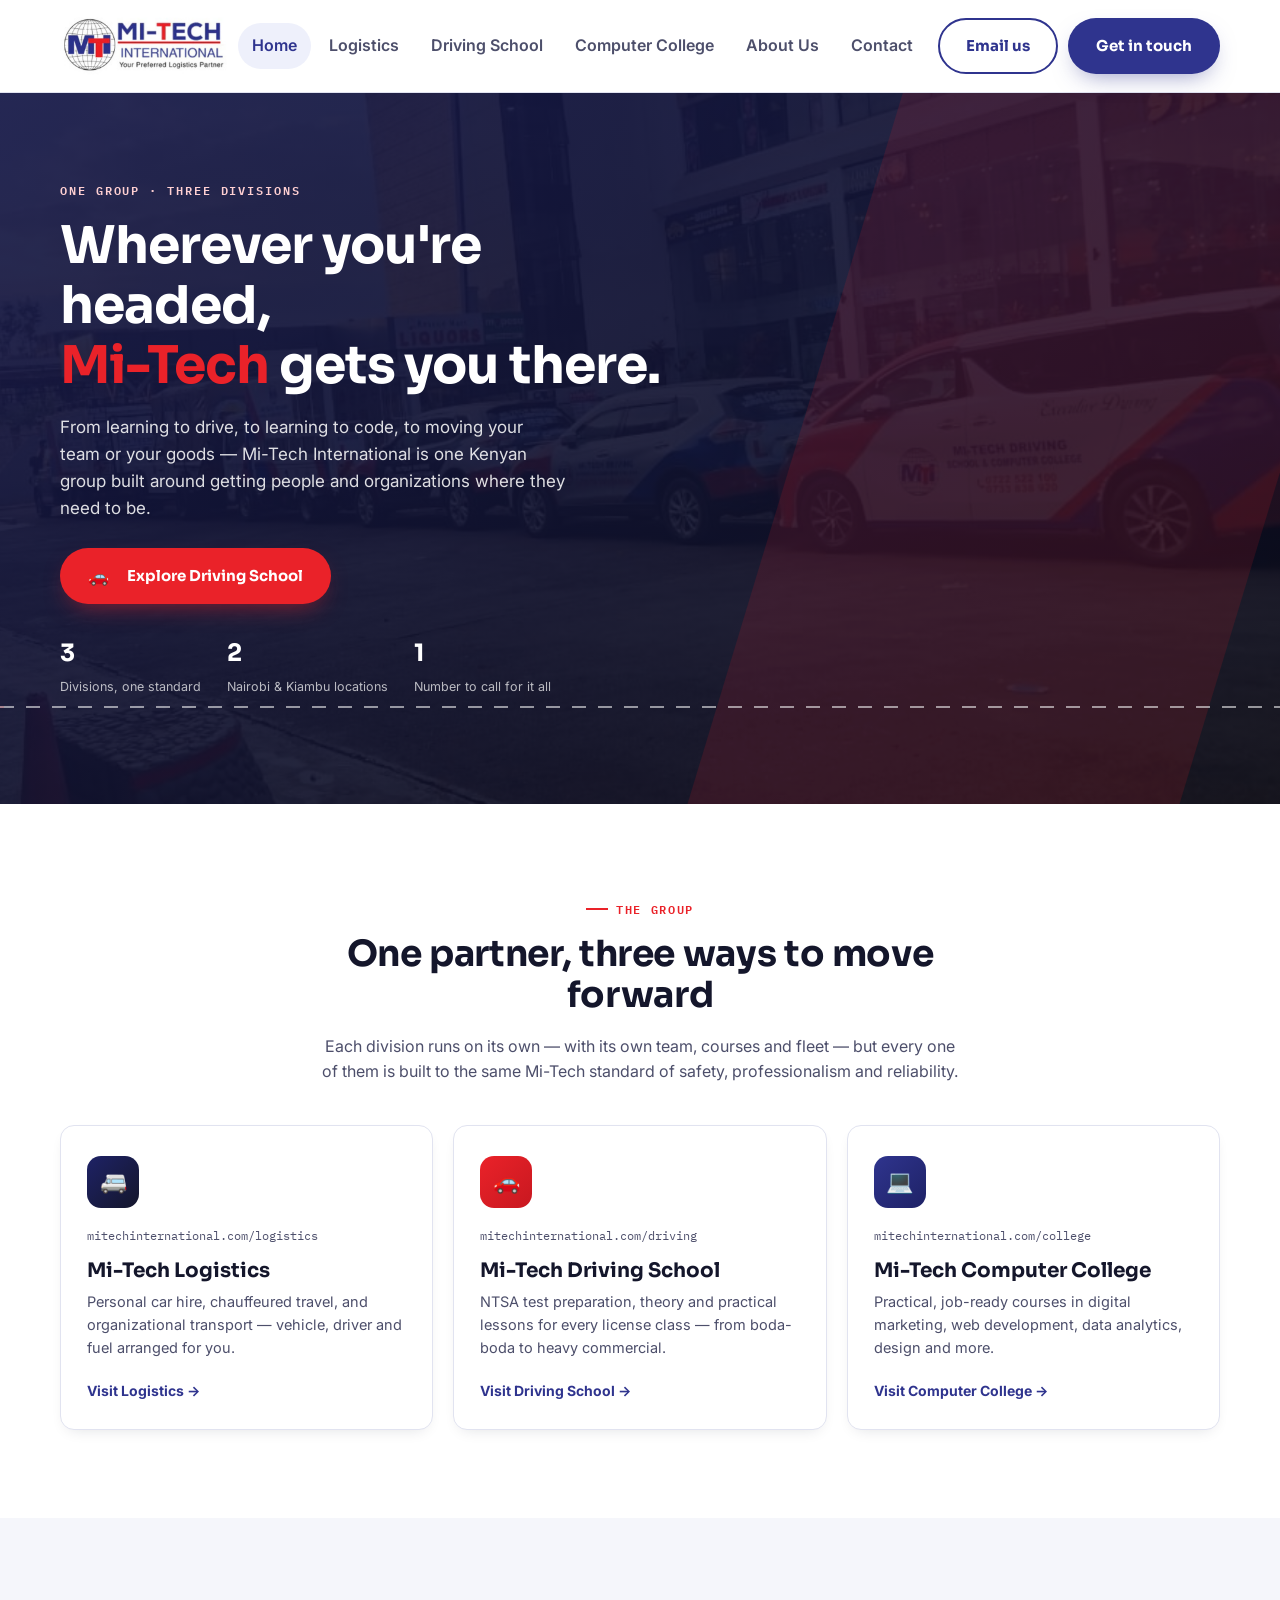
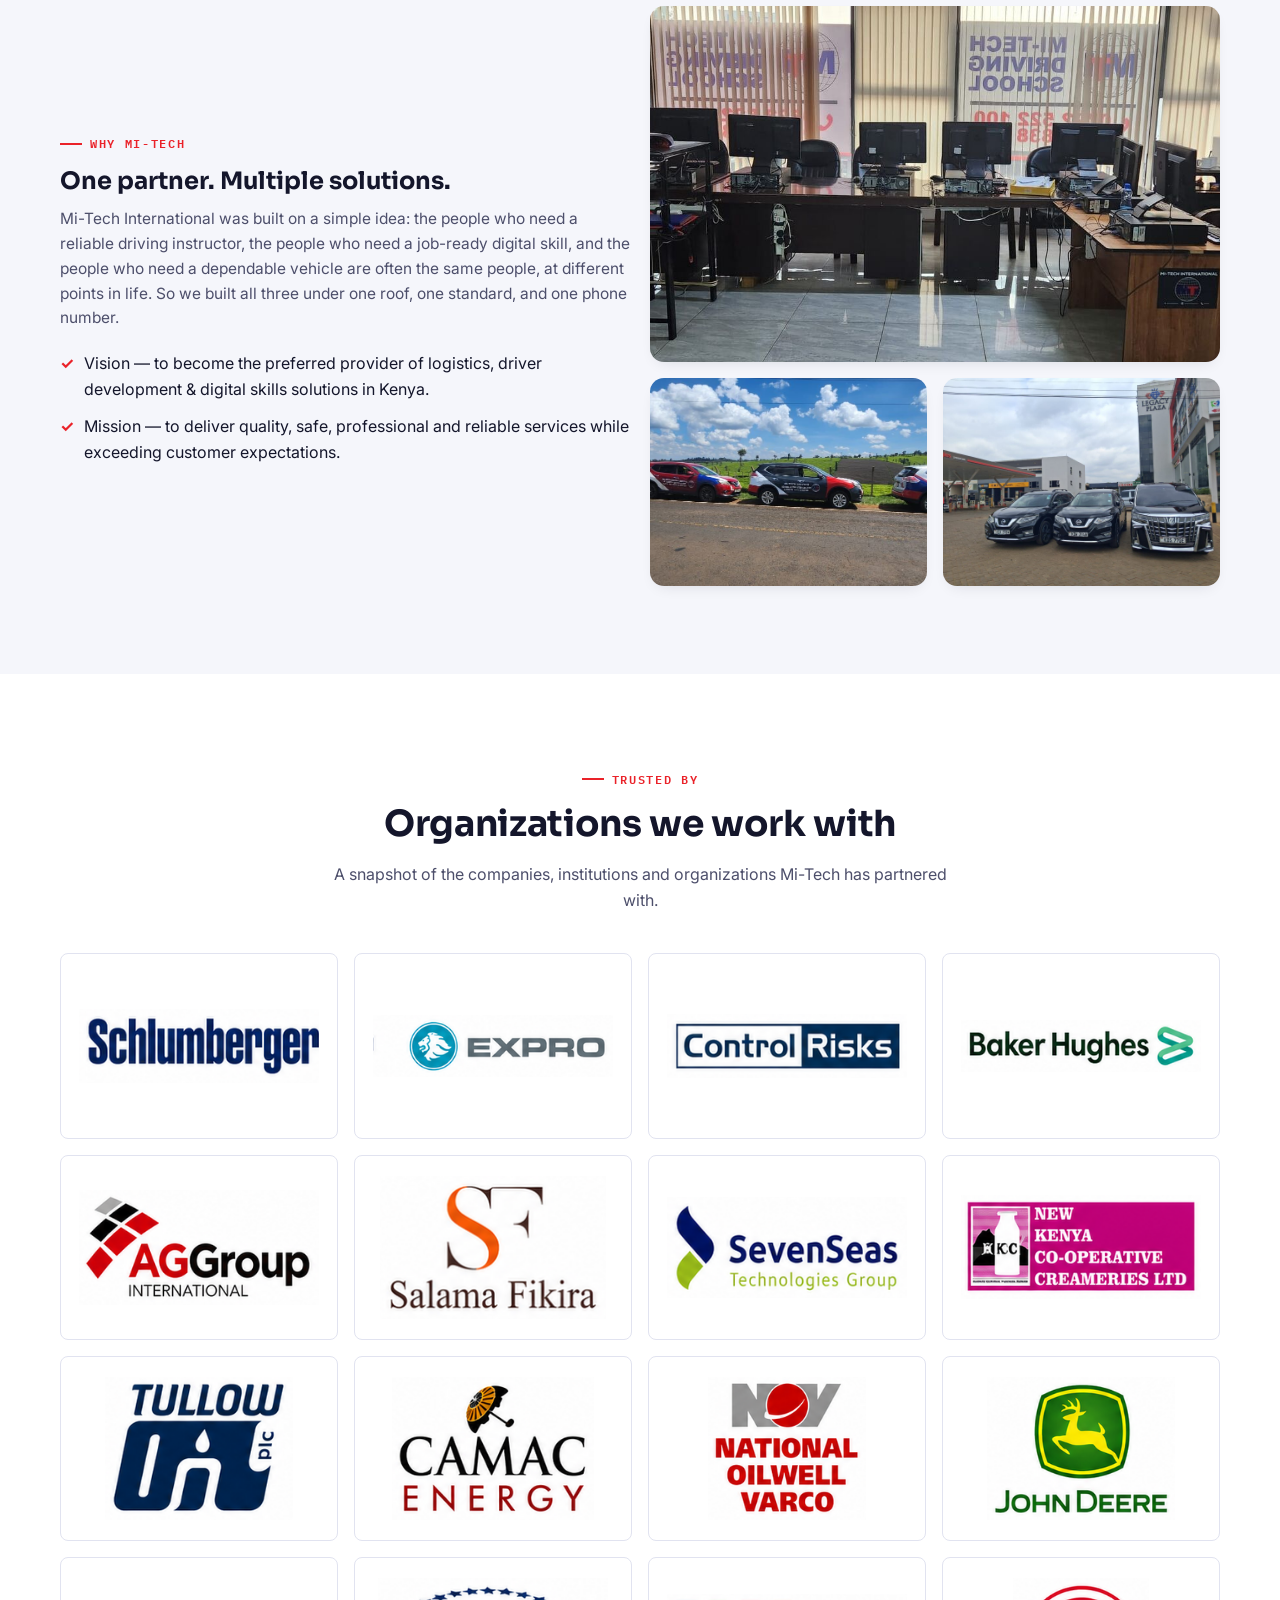
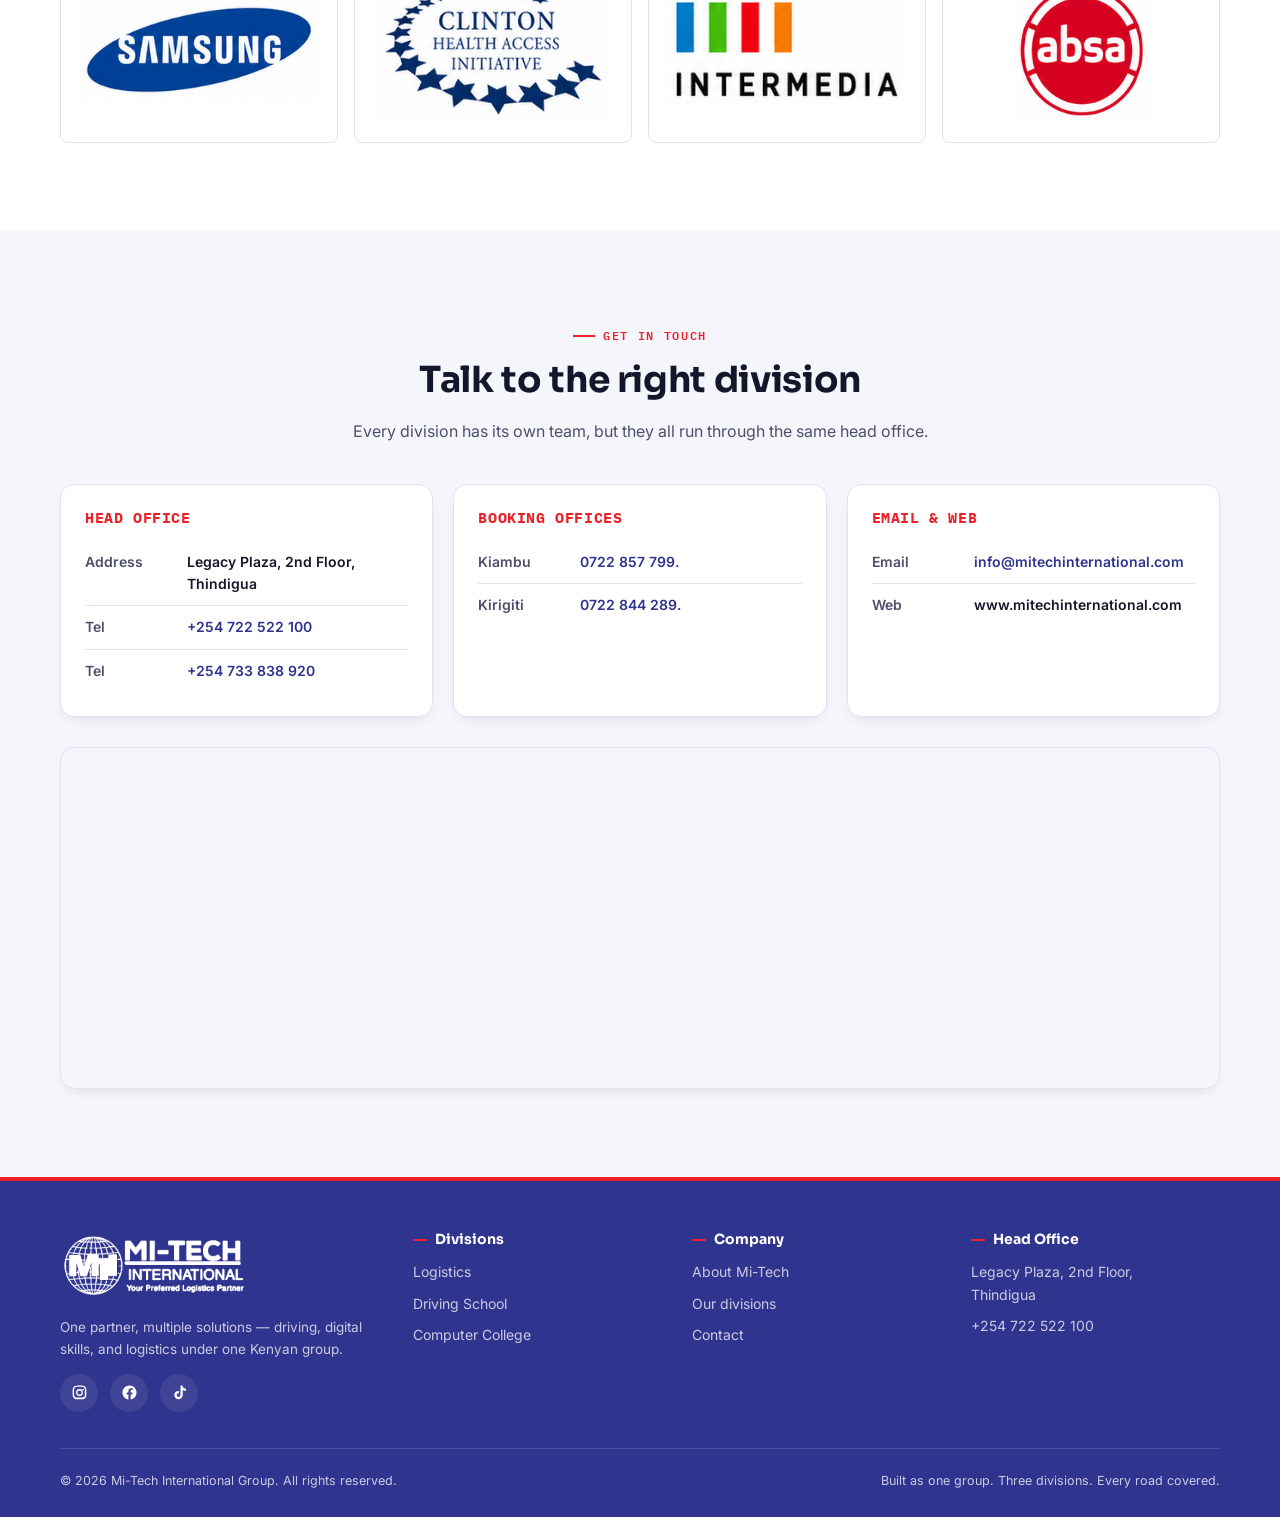
==== commit a0434746: "first update" ====
--- a/index.html
+++ b/index.html
@@ -196,7 +196,7 @@
   <div class="wrap">
     <div class="footer-grid">
       <div>
-        <div class="footer-brand"><img class="logo-img" src="assets/images/logo-international-footer-red.png" alt="Mi-Tech International" /></div>
+        <div class="footer-brand"><img class="logo-img" src="assets/images/logo-international-footer.png" alt="Mi-Tech International" /></div>
         <p style="font-size:13.5px;">One partner, multiple solutions — driving, digital skills, and logistics under one Kenyan group.</p>
         <div class="social-row">
           <a href="https://www.instagram.com/mi_tech_driving_school/" target="_blank" rel="noopener" aria-label="Instagram"><svg viewBox="0 0 24 24" aria-hidden="true"><path d="M12 2.2c2.7 0 3.1 0 4.1.1 1 .1 1.7.2 2.3.5.6.2 1.1.6 1.6 1.1.5.5.8.9 1.1 1.6.2.6.4 1.3.5 2.3.1 1 .1 1.4.1 4.1s0 3.1-.1 4.1c-.1 1-.2 1.7-.5 2.3a4.6 4.6 0 0 1-1.1 1.6c-.5.5-.9.8-1.6 1.1-.6.2-1.3.4-2.3.5-1 .1-1.4.1-4.1.1s-3.1 0-4.1-.1c-1-.1-1.7-.2-2.3-.5a4.6 4.6 0 0 1-1.6-1.1 4.6 4.6 0 0 1-1.1-1.6c-.2-.6-.4-1.3-.5-2.3-.1-1-.1-1.4-.1-4.1s0-3.1.1-4.1c.1-1 .2-1.7.5-2.3.2-.6.6-1.1 1.1-1.6.5-.5.9-.8 1.6-1.1.6-.2 1.3-.4 2.3-.5 1-.1 1.4-.1 4.1-.1Zm0 1.8c-2.6 0-2.9 0-4 .1-.8.1-1.3.2-1.6.3-.4.2-.7.3-1 .6-.3.3-.5.6-.6 1-.1.3-.3.8-.3 1.6-.1 1.1-.1 1.4-.1 4s0 2.9.1 4c.1.8.2 1.3.3 1.6.2.4.3.7.6 1 .3.3.6.5 1 .6.3.1.8.3 1.6.3 1.1.1 1.4.1 4 .1s2.9 0 4-.1c.8-.1 1.3-.2 1.6-.3.4-.2.7-.3 1-.6.3-.3.5-.6.6-1 .1-.3.3-.8.3-1.6.1-1.1.1-1.4.1-4s0-2.9-.1-4c-.1-.8-.2-1.3-.3-1.6-.2-.4-.3-.7-.6-1a2.7 2.7 0 0 0-1-.6c-.3-.1-.8-.3-1.6-.3-1.1-.1-1.4-.1-4-.1Zm0 3.2a4.8 4.8 0 1 1 0 9.6 4.8 4.8 0 0 1 0-9.6Zm0 1.8a3 3 0 1 0 0 6 3 3 0 0 0 0-6Zm5-2.2a1.1 1.1 0 1 1 0 2.3 1.1 1.1 0 0 1 0-2.3Z"/></svg></a>
--- a/assets/css/style.css
+++ b/assets/css/style.css
@@ -155,7 +155,7 @@
 @media (min-width: 480px) {
   .brand .logo-img { height: 64px; }
 }
-.footer-brand .logo-img { height: 52px; width: auto; display: block; flex-shrink: 0; }
+.footer-brand .logo-img { height: 72px; width: auto; display: block; flex-shrink: 0; }
 
 .nav-links {
   display: none;
@@ -991,3 +991,4 @@
 .mt-0 { margin-top: 0; }
 .text-center { text-align: center; }
 .small-note { font-size: 12.5px; color: var(--ink-soft); }
+.ntsa-charges-note { font-size: 17px; font-weight: 800; color: var(--navy); margin-top: 16px; }
